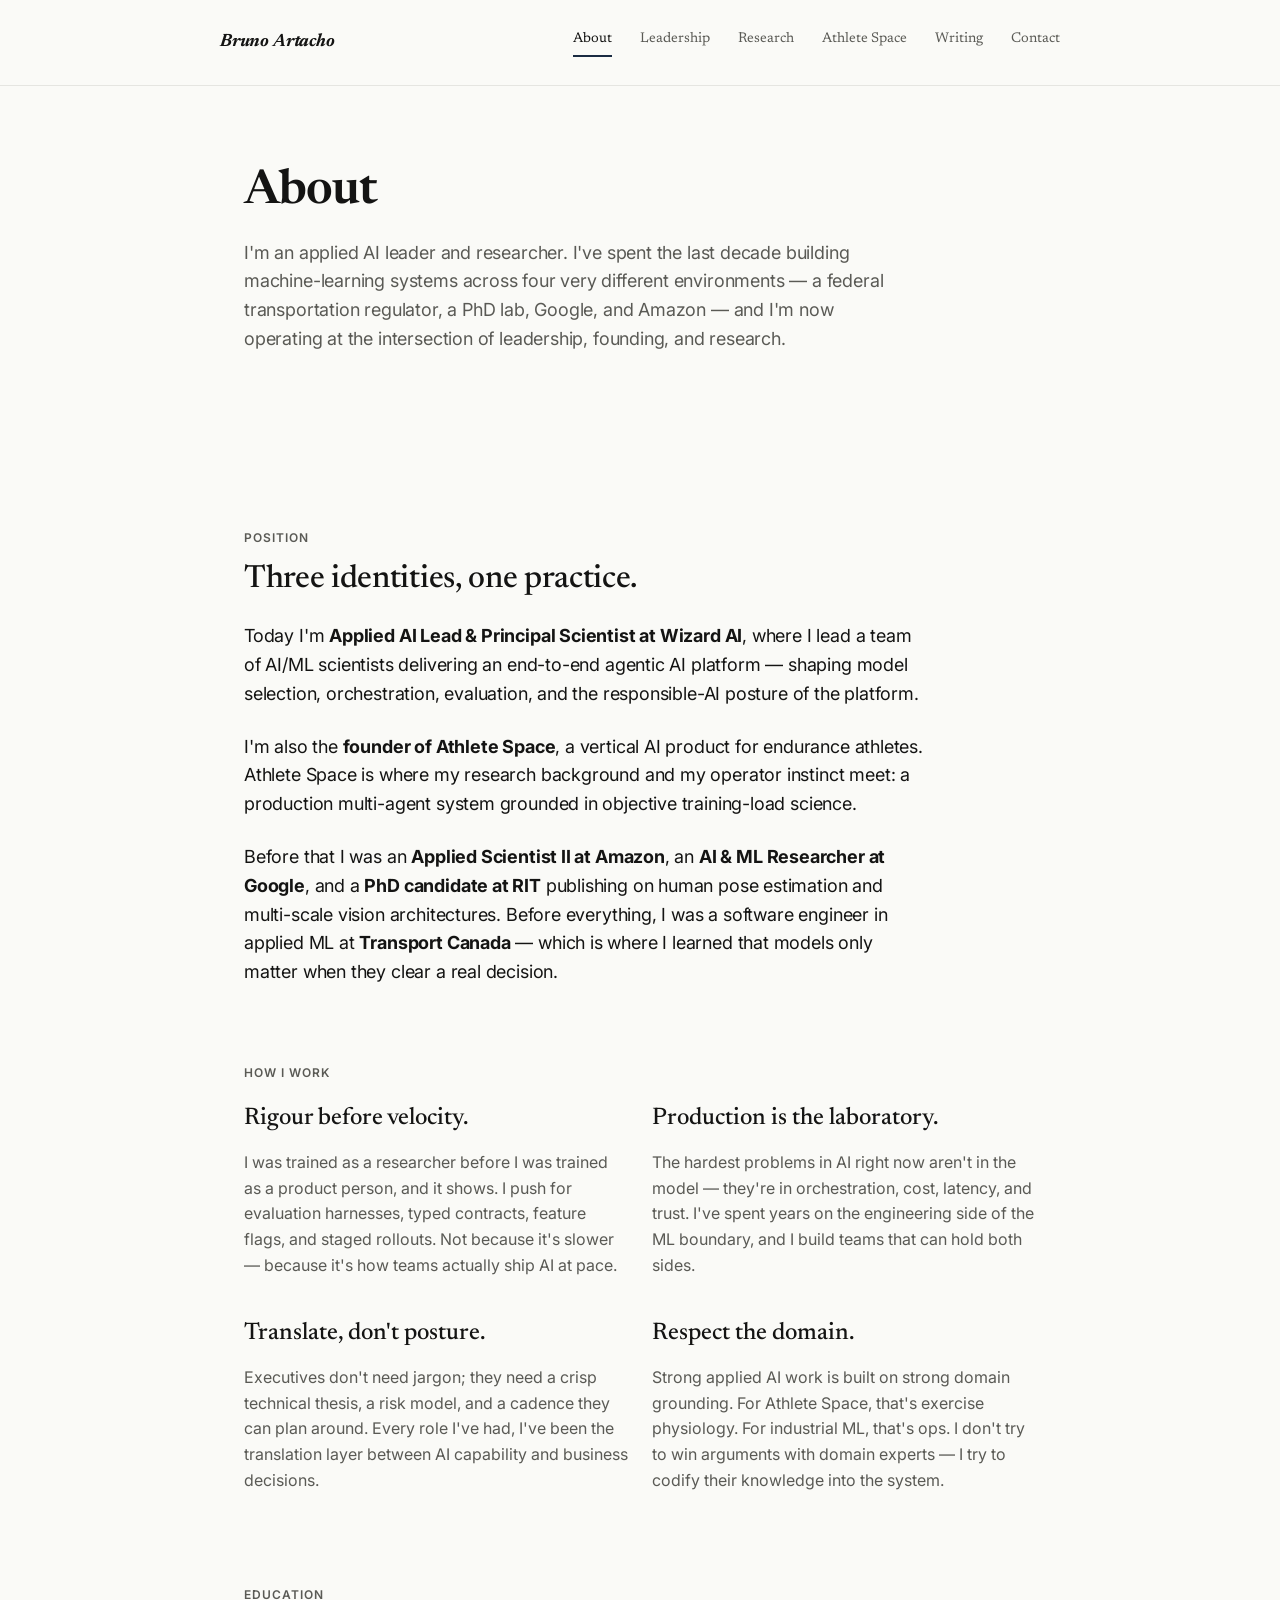
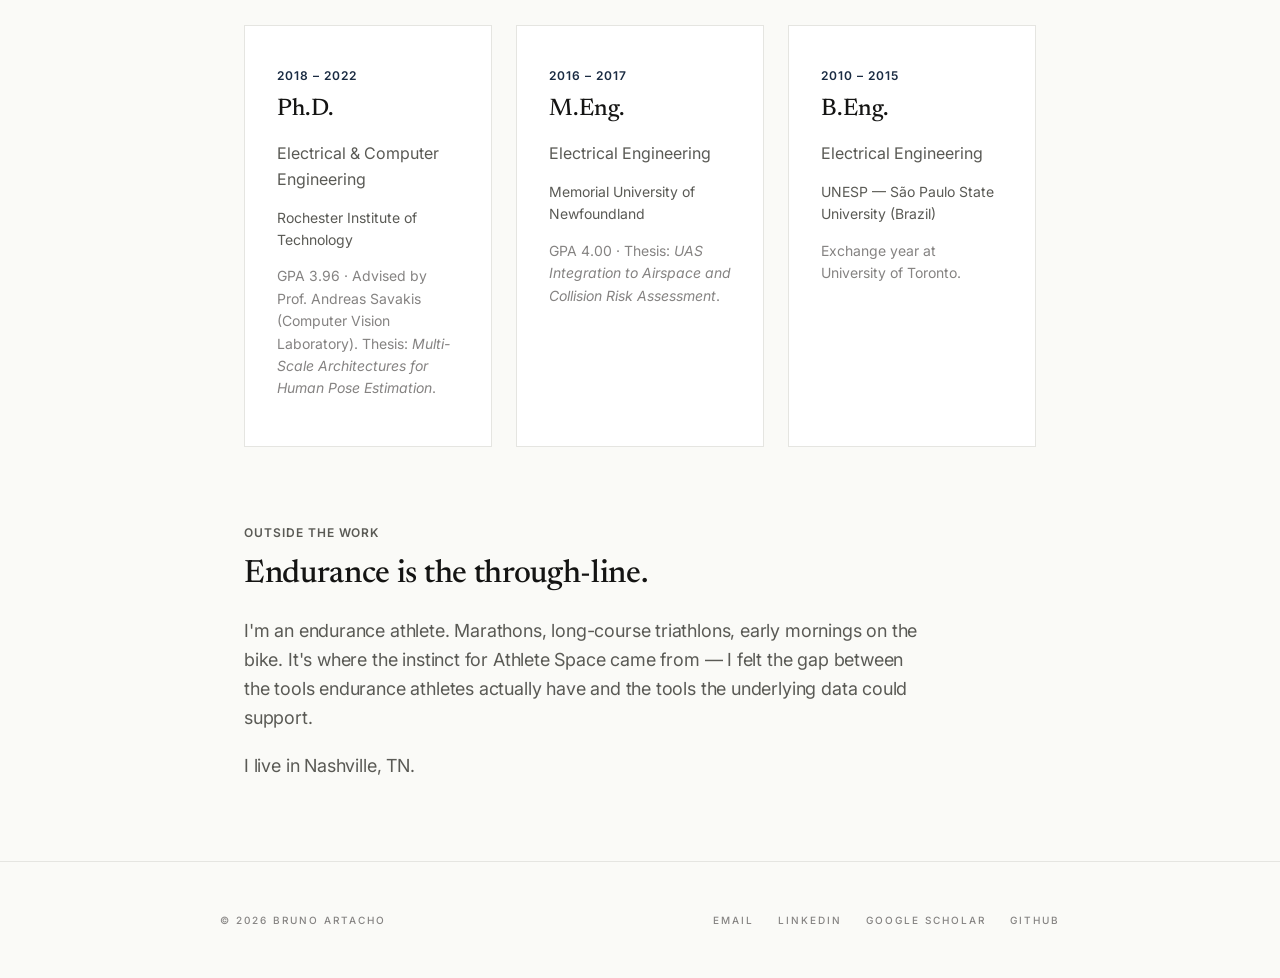
==== about.html @ 6387c923 "Initial site" ====
<!DOCTYPE html>
<html lang="en">
<head>
  <meta charset="UTF-8">
  <meta name="viewport" content="width=device-width, initial-scale=1">
  <title>About — Bruno Artacho</title>
  <meta name="description" content="Bruno Artacho is an AI leader, founder, and researcher. PhD in Electrical & Computer Engineering from RIT; Applied Scientist at Amazon and Google; Applied AI Lead & Principal Scientist at Wizard AI; founder of Athlete Space.">
  <link rel="canonical" href="https://brunoartacho.com/about.html">
  <link rel="preconnect" href="https://fonts.googleapis.com">
  <link rel="preconnect" href="https://fonts.gstatic.com" crossorigin>
  <link rel="stylesheet" href="https://fonts.googleapis.com/css2?family=Inter:wght@400;500;600&family=Newsreader:ital,opsz,wght@0,6..72,400;0,6..72,500;0,6..72,600;1,6..72,500&family=Material+Symbols+Outlined:opsz,wght,FILL,GRAD@24,400,0,0&display=swap">
  <link rel="stylesheet" href="/assets/css/site.css">
  <link rel="icon" type="image/svg+xml" href="/favicon.svg">
  <link rel="alternate icon" type="image/x-icon" href="/favicon.ico">
  <link rel="apple-touch-icon" href="/apple-touch-icon.png">
</head>
<body>

  <!-- NAV -->
  <header class="nav">
    <div class="container nav-inner">
      <a class="nav-brand" href="/">Bruno Artacho</a>
      <nav class="nav-links" aria-label="Primary">
        <a href="/about.html" class="is-active">About</a>
        <a href="/leadership.html">Leadership</a>
        <a href="/research.html">Research</a>
        <a href="/athletespace.html">Athlete Space</a>
        <a href="/writing.html">Writing</a>
        <a href="/contact.html">Contact</a>
      </nav>
      <button class="nav-toggle" aria-label="Menu" aria-expanded="false">
        <span class="material-symbols-outlined">menu</span>
      </button>
    </div>
  </header>

  <main class="container">

    <!-- HERO -->
    <section class="hero">
      <h1 class="headline-xl mb-20">About</h1>
      <p class="body-lg lede">
        I'm an applied AI leader and researcher. I've spent the last decade building machine-learning systems across four very different environments — a federal transportation regulator, a PhD lab, Google, and Amazon — and I'm now operating at the intersection of leadership, founding, and research.
      </p>
    </section>

    <!-- NARRATIVE -->
    <section class="section">
      <div style="max-width: 680px;">
        <p class="label-caps muted mb-16">Position</p>
        <h2 class="headline-lg mb-24">Three identities, one practice.</h2>
        <p class="body-lg mb-24">
          Today I'm <strong>Applied AI Lead &amp; Principal Scientist at Wizard AI</strong>, where I lead a team of AI/ML scientists delivering an end-to-end agentic AI platform — shaping model selection, orchestration, evaluation, and the responsible-AI posture of the platform.
        </p>
        <p class="body-lg mb-24">
          I'm also the <strong>founder of Athlete Space</strong>, a vertical AI product for endurance athletes. Athlete Space is where my research background and my operator instinct meet: a production multi-agent system grounded in objective training-load science.
        </p>
        <p class="body-lg mb-24">
          Before that I was an <strong>Applied Scientist II at Amazon</strong>, an <strong>AI &amp; ML Researcher at Google</strong>, and a <strong>PhD candidate at RIT</strong> publishing on human pose estimation and multi-scale vision architectures. Before everything, I was a software engineer in applied ML at <strong>Transport Canada</strong> — which is where I learned that models only matter when they clear a real decision.
        </p>
      </div>
    </section>

    <!-- PHILOSOPHY -->
    <section class="section">
      <p class="label-caps muted mb-24">How I work</p>
      <div class="grid-2">

        <div>
          <h3 class="headline-md mb-12">Rigour before velocity.</h3>
          <p class="body-md muted">
            I was trained as a researcher before I was trained as a product person, and it shows. I push for evaluation harnesses, typed contracts, feature flags, and staged rollouts. Not because it's slower — because it's how teams actually ship AI at pace.
          </p>
        </div>

        <div>
          <h3 class="headline-md mb-12">Production is the laboratory.</h3>
          <p class="body-md muted">
            The hardest problems in AI right now aren't in the model — they're in orchestration, cost, latency, and trust. I've spent years on the engineering side of the ML boundary, and I build teams that can hold both sides.
          </p>
        </div>

        <div>
          <h3 class="headline-md mb-12">Translate, don't posture.</h3>
          <p class="body-md muted">
            Executives don't need jargon; they need a crisp technical thesis, a risk model, and a cadence they can plan around. Every role I've had, I've been the translation layer between AI capability and business decisions.
          </p>
        </div>

        <div>
          <h3 class="headline-md mb-12">Respect the domain.</h3>
          <p class="body-md muted">
            Strong applied AI work is built on strong domain grounding. For Athlete Space, that's exercise physiology. For industrial ML, that's ops. I don't try to win arguments with domain experts — I try to codify their knowledge into the system.
          </p>
        </div>

      </div>
    </section>

    <!-- EDUCATION -->
    <section class="section">
      <p class="label-caps muted mb-24">Education</p>
      <div class="grid-3">

        <div class="card">
          <p class="label-caps card__eyebrow">2018 – 2022</p>
          <h3 class="headline-md card__title">Ph.D.</h3>
          <p class="body-md muted mb-8">Electrical &amp; Computer Engineering</p>
          <p class="body-sm muted">Rochester Institute of Technology</p>
          <p class="body-sm faint mt-12">GPA 3.96 · Advised by Prof. Andreas Savakis (Computer Vision Laboratory). Thesis: <em>Multi-Scale Architectures for Human Pose Estimation</em>.</p>
        </div>

        <div class="card">
          <p class="label-caps card__eyebrow">2016 – 2017</p>
          <h3 class="headline-md card__title">M.Eng.</h3>
          <p class="body-md muted mb-8">Electrical Engineering</p>
          <p class="body-sm muted">Memorial University of Newfoundland</p>
          <p class="body-sm faint mt-12">GPA 4.00 · Thesis: <em>UAS Integration to Airspace and Collision Risk Assessment</em>.</p>
        </div>

        <div class="card">
          <p class="label-caps card__eyebrow">2010 – 2015</p>
          <h3 class="headline-md card__title">B.Eng.</h3>
          <p class="body-md muted mb-8">Electrical Engineering</p>
          <p class="body-sm muted">UNESP — São Paulo State University (Brazil)</p>
          <p class="body-sm faint mt-12">Exchange year at University of Toronto.</p>
        </div>

      </div>
    </section>

    <!-- OUTSIDE WORK -->
    <section class="section">
      <div style="max-width: 680px;">
        <p class="label-caps muted mb-16">Outside the work</p>
        <h2 class="headline-lg mb-24">Endurance is the through-line.</h2>
        <p class="body-lg muted mb-20">
          I'm an endurance athlete. Marathons, long-course triathlons, early mornings on the bike. It's where the instinct for Athlete Space came from — I felt the gap between the tools endurance athletes actually have and the tools the underlying data could support.
        </p>
        <p class="body-lg muted">
          I live in Nashville, TN.
        </p>
      </div>
    </section>

  </main>

  <!-- FOOTER -->
  <footer class="footer">
    <div class="container footer-inner">
      <p>© 2026 Bruno Artacho</p>
      <div class="footer-links">
        <a href="mailto:artachobruno@gmail.com">Email</a>
        <a href="https://www.linkedin.com/in/artachobruno/" rel="noopener" target="_blank">LinkedIn</a>
        <a href="https://scholar.google.com/citations?user=PGlJ40EAAAAJ" rel="noopener" target="_blank">Google Scholar</a>
        <a href="https://github.com/BrunoArtacho" rel="noopener" target="_blank">GitHub</a>
      </div>
    </div>
  </footer>

  <script src="/assets/js/nav.js" defer></script>
</body>
</html>
---- assets/css/site.css ----
/* ============================================================
   brunoartacho.com — Executive Technical Brand
   Design system: Sophisticated Minimalism
   Pillars: Technical Authority · Editorial Precision
   ============================================================ */

/* ---------- Design Tokens ---------- */
:root {
  /* Surface / foreground */
  --bg:                 #FAFAF7;  /* off-white canvas */
  --text:               #141413;  /* near-black (warmed very slightly) */
  --text-muted:         #5A5A55;  /* secondary copy */
  --text-faint:         #858382;  /* metadata / captions */
  --rule:               #E5E5E1;  /* hairlines / borders */
  --surface-low:        #F4F4F0;  /* subtle fill (hover, input) */
  --surface-high:       #EEEEEA;
  --inverse:            #1A1C1A;  /* dark closing bands */
  --inverse-text:       #FAFAF7;

  /* Accent */
  --accent:             #1A2B42;  /* midnight blue */
  --accent-rule:        rgba(26, 43, 66, 0.12);

  /* Semantic */
  --link:               var(--text);
  --link-hover:         var(--accent);

  /* Layout */
  --container:          840px;
  --gutter:             24px;
  --section-gap:        80px;
  --component-gap:      24px;

  /* Radii */
  --r-sm:   2px;
  --r-md:   4px;
  --r-lg:   8px;

  /* Type */
  --ff-serif: "Newsreader", Georgia, "Times New Roman", serif;
  --ff-sans:  "Inter", -apple-system, BlinkMacSystemFont, "Helvetica Neue", Arial, sans-serif;
}

/* ---------- Reset / Base ---------- */
*, *::before, *::after { box-sizing: border-box; }
html { -webkit-text-size-adjust: 100%; scroll-behavior: smooth; }
body {
  margin: 0;
  background: var(--bg);
  color: var(--text);
  font-family: var(--ff-sans);
  font-size: 16px;
  line-height: 1.6;
  -webkit-font-smoothing: antialiased;
  -moz-osx-font-smoothing: grayscale;
  font-feature-settings: "kern" 1, "liga" 1;
}
img, svg { max-width: 100%; display: block; }
a { color: var(--link); text-decoration: none; transition: color 160ms ease; }
a:hover { color: var(--link-hover); }
ul, ol { padding-left: 20px; margin: 0 0 1em; }
li { margin-bottom: 6px; }
hr { border: 0; border-top: 1px solid var(--rule); margin: 40px 0; }
button { font-family: inherit; cursor: pointer; }

/* ---------- Typography ---------- */
.headline-xl {
  font-family: var(--ff-serif);
  font-size: 48px;
  font-weight: 600;
  line-height: 1.1;
  letter-spacing: -0.02em;
  margin: 0;
}
.headline-lg {
  font-family: var(--ff-serif);
  font-size: 32px;
  font-weight: 500;
  line-height: 1.2;
  letter-spacing: -0.01em;
  margin: 0;
}
.headline-md {
  font-family: var(--ff-serif);
  font-size: 24px;
  font-weight: 500;
  line-height: 1.3;
  margin: 0;
}
.body-lg {
  font-size: 18px;
  line-height: 1.6;
  letter-spacing: -0.01em;
  font-weight: 400;
}
.body-md {
  font-size: 16px;
  line-height: 1.6;
  font-weight: 400;
}
.body-sm {
  font-size: 14px;
  line-height: 1.6;
  font-weight: 400;
}
.label-caps {
  font-size: 12px;
  line-height: 1;
  font-weight: 600;
  letter-spacing: 0.08em;
  text-transform: uppercase;
}
.label-caps-sm {
  font-size: 10px;
  line-height: 1;
  font-weight: 600;
  letter-spacing: 0.2em;
  text-transform: uppercase;
}
.italic-serif { font-family: var(--ff-serif); font-style: italic; }

.muted      { color: var(--text-muted); }
.faint      { color: var(--text-faint); }
.accent     { color: var(--accent); }

/* Selection */
::selection { background: #D4E3FF; color: var(--text); }

/* ---------- Layout primitives ---------- */
.container {
  max-width: var(--container);
  margin: 0 auto;
  padding: 0 var(--gutter);
  width: 100%;
}
.section {
  margin-top: var(--section-gap);
  margin-bottom: var(--section-gap);
}
.section-top { margin-top: var(--section-gap); }
.section-bot { margin-bottom: var(--section-gap); }

/* ---------- Navigation ---------- */
.nav {
  position: sticky;
  top: 0;
  z-index: 50;
  background: var(--bg);
  border-bottom: 1px solid var(--rule);
}
.nav-inner {
  display: flex;
  align-items: center;
  justify-content: space-between;
  padding: 28px 0;
}
.nav-brand {
  font-family: var(--ff-serif);
  font-style: italic;
  font-weight: 700;
  font-size: 18px;
  color: var(--text);
  letter-spacing: -0.01em;
}
.nav-links {
  display: flex;
  gap: 28px;
  align-items: center;
}
.nav-links a {
  font-family: var(--ff-serif);
  font-size: 14px;
  color: var(--text-muted);
  padding-bottom: 4px;
  border-bottom: 2px solid transparent;
  transition: color 160ms ease, border-color 160ms ease;
}
.nav-links a:hover { color: var(--text); }
.nav-links a.is-active {
  color: var(--text);
  border-bottom-color: var(--accent);
}
.nav-toggle {
  display: none;
  background: transparent;
  border: 0;
  padding: 4px;
  color: var(--text);
}
@media (max-width: 760px) {
  .nav-links { display: none; }
  .nav-links.open {
    display: flex;
    position: absolute;
    top: 100%;
    left: 0;
    right: 0;
    flex-direction: column;
    gap: 0;
    background: var(--bg);
    padding: 8px 24px 24px;
    border-bottom: 1px solid var(--rule);
  }
  .nav-links.open a {
    padding: 14px 0;
    border-bottom: 1px solid var(--rule);
    width: 100%;
  }
  .nav-links.open a.is-active { border-bottom-color: var(--accent); }
  .nav-toggle { display: inline-flex; }
}

/* ---------- Page hero ---------- */
.hero {
  padding-top: 80px;
  padding-bottom: var(--section-gap);
}
.hero h1 { margin-bottom: 20px; }
.hero .lede {
  max-width: 640px;
  color: var(--text-muted);
}

/* ---------- Home hero split ---------- */
.home-hero {
  padding-top: 96px;
  padding-bottom: 96px;
  display: grid;
  grid-template-columns: 1fr 360px;
  gap: 64px;
  align-items: center;
}
@media (max-width: 760px) {
  .home-hero {
    grid-template-columns: 1fr;
    padding-top: 56px;
    padding-bottom: 48px;
    gap: 40px;
  }
}
.home-hero__eyebrow {
  color: var(--accent);
  margin-bottom: 20px;
}
.home-hero__headline {
  font-size: 56px;
  line-height: 1.05;
  letter-spacing: -0.02em;
}
@media (max-width: 760px) { .home-hero__headline { font-size: 40px; } }
.home-hero__headline em {
  font-style: italic;
  font-weight: 500;
  color: var(--text-muted);
}
.home-hero__sub {
  margin-top: 24px;
  color: var(--text-muted);
  max-width: 520px;
}
.portrait {
  aspect-ratio: 4 / 5;
  width: 100%;
  max-width: 360px;
  background: var(--surface-low);
  border: 1px solid var(--rule);
  border-radius: var(--r-sm);
  object-fit: cover;
  object-position: center 20%;
}

/* ---------- Credential strip ---------- */
.credstrip {
  border-top: 1px solid var(--rule);
  border-bottom: 1px solid var(--rule);
  padding: 24px 0;
  display: flex;
  flex-wrap: wrap;
  gap: 32px 48px;
  justify-content: space-between;
  color: var(--text-muted);
}
.credstrip span { white-space: nowrap; }

/* ---------- Metric / stat blocks ---------- */
.metrics {
  display: grid;
  grid-template-columns: repeat(3, 1fr);
  gap: 24px;
}
@media (max-width: 760px) { .metrics { grid-template-columns: 1fr; } }
.metric {
  padding: 28px 0;
  border-top: 1px solid var(--rule);
}
.metric__num {
  font-family: var(--ff-serif);
  font-size: 56px;
  line-height: 1;
  letter-spacing: -0.02em;
  font-weight: 500;
  color: var(--text);
  margin-bottom: 12px;
}
.metric__label {
  color: var(--text-muted);
  font-size: 14px;
  line-height: 1.5;
}

/* ---------- Card ---------- */
.card {
  border: 1px solid var(--rule);
  background: #fff;
  padding: 32px;
  transition: background 160ms ease, border-color 160ms ease;
}
.card:hover {
  background: var(--surface-low);
  border-color: #D9D9D3;
}
.card__eyebrow {
  color: var(--accent);
  margin-bottom: 12px;
}
.card__title {
  margin-bottom: 8px;
}
.card__meta {
  color: var(--text-faint);
  margin-bottom: 16px;
}
.card__body { color: var(--text-muted); }
.card__footer {
  margin-top: 24px;
  padding-top: 16px;
  border-top: 1px solid var(--rule);
  display: flex;
  justify-content: space-between;
  align-items: center;
}

/* ---------- Grid helpers ---------- */
.grid-2 { display: grid; grid-template-columns: repeat(2, 1fr); gap: var(--component-gap); }
.grid-3 { display: grid; grid-template-columns: repeat(3, 1fr); gap: var(--component-gap); }
@media (max-width: 760px) {
  .grid-2, .grid-3 { grid-template-columns: 1fr; }
}

/* ---------- Buttons ---------- */
.btn {
  display: inline-flex;
  align-items: center;
  justify-content: center;
  gap: 8px;
  height: 48px;
  padding: 0 24px;
  font-size: 12px;
  font-weight: 600;
  letter-spacing: 0.08em;
  text-transform: uppercase;
  border-radius: var(--r-md);
  transition: opacity 160ms ease, background 160ms ease, color 160ms ease, border-color 160ms ease;
  white-space: nowrap;
}
.btn--primary {
  background: var(--text);
  color: var(--bg);
  border: 1px solid var(--text);
}
.btn--primary:hover { opacity: 0.9; color: var(--bg); }
.btn--ghost {
  background: transparent;
  color: var(--text);
  border: 1px solid var(--text);
}
.btn--ghost:hover { background: var(--text); color: var(--bg); }
.btn--accent {
  background: var(--accent);
  color: #fff;
  border: 1px solid var(--accent);
}
.btn--accent:hover { opacity: 0.92; color: #fff; }

/* ---------- Tags / pills ---------- */
.tag {
  display: inline-block;
  padding: 4px 10px;
  border-radius: var(--r-sm);
  font-size: 11px;
  font-weight: 500;
  letter-spacing: 0.04em;
  background: rgba(26, 43, 66, 0.06);
  color: var(--accent);
  border: 1px solid var(--accent-rule);
}
.chip-active {
  display: inline-block;
  padding: 4px 10px;
  border-radius: 999px;
  background: var(--accent);
  color: #fff;
  font-size: 10px;
  font-weight: 600;
  letter-spacing: 0.2em;
  text-transform: uppercase;
}

/* ---------- Dark closing band ---------- */
.band-dark {
  background: var(--inverse);
  color: var(--inverse-text);
  padding: 56px 0;
  margin-top: var(--section-gap);
}
.band-dark h2 {
  color: var(--inverse-text);
  margin-bottom: 16px;
}
.band-dark p { color: rgba(250, 250, 247, 0.78); }

/* ---------- Footer ---------- */
.footer {
  border-top: 1px solid var(--rule);
  margin-top: var(--section-gap);
}
.footer-inner {
  display: flex;
  flex-wrap: wrap;
  gap: 24px;
  align-items: center;
  justify-content: space-between;
  padding: 40px 0;
}
.footer-inner p,
.footer-inner a {
  font-size: 10px;
  font-weight: 500;
  letter-spacing: 0.2em;
  text-transform: uppercase;
  color: var(--text-faint);
}
.footer-links {
  display: flex;
  gap: 24px;
  flex-wrap: wrap;
}
.footer-links a:hover { color: var(--text); }

/* ---------- Experience / timeline rows ---------- */
.timeline-row {
  display: grid;
  grid-template-columns: 180px 1fr;
  gap: 40px;
  padding: 40px 0;
  border-top: 1px solid var(--rule);
}
.timeline-row:last-child { border-bottom: 1px solid var(--rule); }
@media (max-width: 760px) {
  .timeline-row { grid-template-columns: 1fr; gap: 12px; }
}
.timeline-row__meta {
  color: var(--text-faint);
  font-size: 12px;
  line-height: 1.5;
}
.timeline-row__meta .period {
  font-weight: 600;
  letter-spacing: 0.06em;
  color: var(--text);
  margin-bottom: 6px;
  display: block;
  text-transform: uppercase;
  font-size: 11px;
}

/* ---------- Essay list ---------- */
.essay-row {
  display: flex;
  justify-content: space-between;
  align-items: baseline;
  gap: 48px;
  padding: 32px 8px;
  margin: 0 -8px;
  border-bottom: 1px solid var(--rule);
  cursor: pointer;
  transition: background 160ms ease;
}
.essay-row:hover { background: var(--surface-low); }
.essay-row__meta {
  display: flex;
  align-items: center;
  gap: 12px;
  margin-bottom: 10px;
  color: var(--text-faint);
}
.essay-row__meta .dot {
  width: 4px; height: 4px;
  background: var(--text-faint);
  border-radius: 999px;
}
.essay-row__arrow {
  color: var(--text-faint);
  transition: color 160ms ease, transform 160ms ease;
}
.essay-row:hover .essay-row__arrow {
  color: var(--accent);
  transform: translateX(4px);
}
@media (max-width: 760px) {
  .essay-row { flex-direction: column; gap: 8px; }
  .essay-row__arrow { display: none; }
}

/* ---------- Research paper blocks ---------- */
.paper {
  padding: 48px 0;
  border-top: 1px solid var(--rule);
  display: grid;
  grid-template-columns: 1fr;
  gap: 24px;
}
.paper:last-child { border-bottom: 1px solid var(--rule); }
.paper__venue {
  color: var(--accent);
  margin-bottom: 4px;
}
.paper__title { margin-bottom: 8px; }
.paper__authors {
  color: var(--text-faint);
  font-size: 14px;
  margin-bottom: 16px;
}
.paper__authors strong { color: var(--text); font-weight: 600; }
.paper__abstract { color: var(--text-muted); margin-bottom: 16px; }
.paper__metrics {
  display: flex;
  gap: 32px;
  flex-wrap: wrap;
  margin-bottom: 20px;
  color: var(--text-faint);
  font-size: 13px;
}
.paper__metrics strong { color: var(--text); font-weight: 600; }
.paper__links { display: flex; gap: 20px; flex-wrap: wrap; }
.paper__links a {
  font-size: 12px;
  font-weight: 600;
  letter-spacing: 0.08em;
  text-transform: uppercase;
  color: var(--accent);
  border-bottom: 1px solid transparent;
  padding-bottom: 2px;
}
.paper__links a:hover { border-bottom-color: var(--accent); }

/* ---------- Product preview / AS ---------- */
.product-preview {
  background: var(--surface-low);
  border: 1px solid var(--rule);
  aspect-ratio: 4 / 3;
  display: flex;
  align-items: center;
  justify-content: center;
  color: var(--text-faint);
  font-size: 12px;
  letter-spacing: 0.1em;
  text-transform: uppercase;
  text-align: center;
  padding: 16px;
}

/* ---------- Contact intent cards ---------- */
.intent-card {
  border: 1px solid var(--rule);
  background: #fff;
  padding: 32px;
  display: flex;
  flex-direction: column;
  justify-content: space-between;
  min-height: 320px;
  transition: background 160ms ease;
}
.intent-card:hover { background: var(--surface-low); }
.intent-card__eyebrow { color: var(--accent); margin-bottom: 20px; }

/* ---------- Utility ---------- */
.mt-0 { margin-top: 0 !important; }
.mt-8 { margin-top: 8px; }
.mt-12 { margin-top: 12px; }
.mt-16 { margin-top: 16px; }
.mt-20 { margin-top: 20px; }
.mt-24 { margin-top: 24px; }
.mt-32 { margin-top: 32px; }
.mt-40 { margin-top: 40px; }
.mt-48 { margin-top: 48px; }
.mt-64 { margin-top: 64px; }
.mt-80 { margin-top: 80px; }
.mb-0 { margin-bottom: 0 !important; }
.mb-8 { margin-bottom: 8px; }
.mb-12 { margin-bottom: 12px; }
.mb-16 { margin-bottom: 16px; }
.mb-20 { margin-bottom: 20px; }
.mb-24 { margin-bottom: 24px; }
.mb-32 { margin-bottom: 32px; }
.mb-40 { margin-bottom: 40px; }
.mb-48 { margin-bottom: 48px; }
.mb-64 { margin-bottom: 64px; }
.mb-80 { margin-bottom: 80px; }
.text-center { text-align: center; }
.flex { display: flex; }
.items-center { align-items: center; }
.justify-between { justify-content: space-between; }
.gap-8 { gap: 8px; }
.gap-12 { gap: 12px; }
.gap-16 { gap: 16px; }
.gap-24 { gap: 24px; }
.gap-32 { gap: 32px; }
.max-640 { max-width: 640px; }
.flex-col { flex-direction: column; }
.flex-wrap { flex-wrap: wrap; }
.rule-top { border-top: 1px solid var(--rule); padding-top: 40px; }
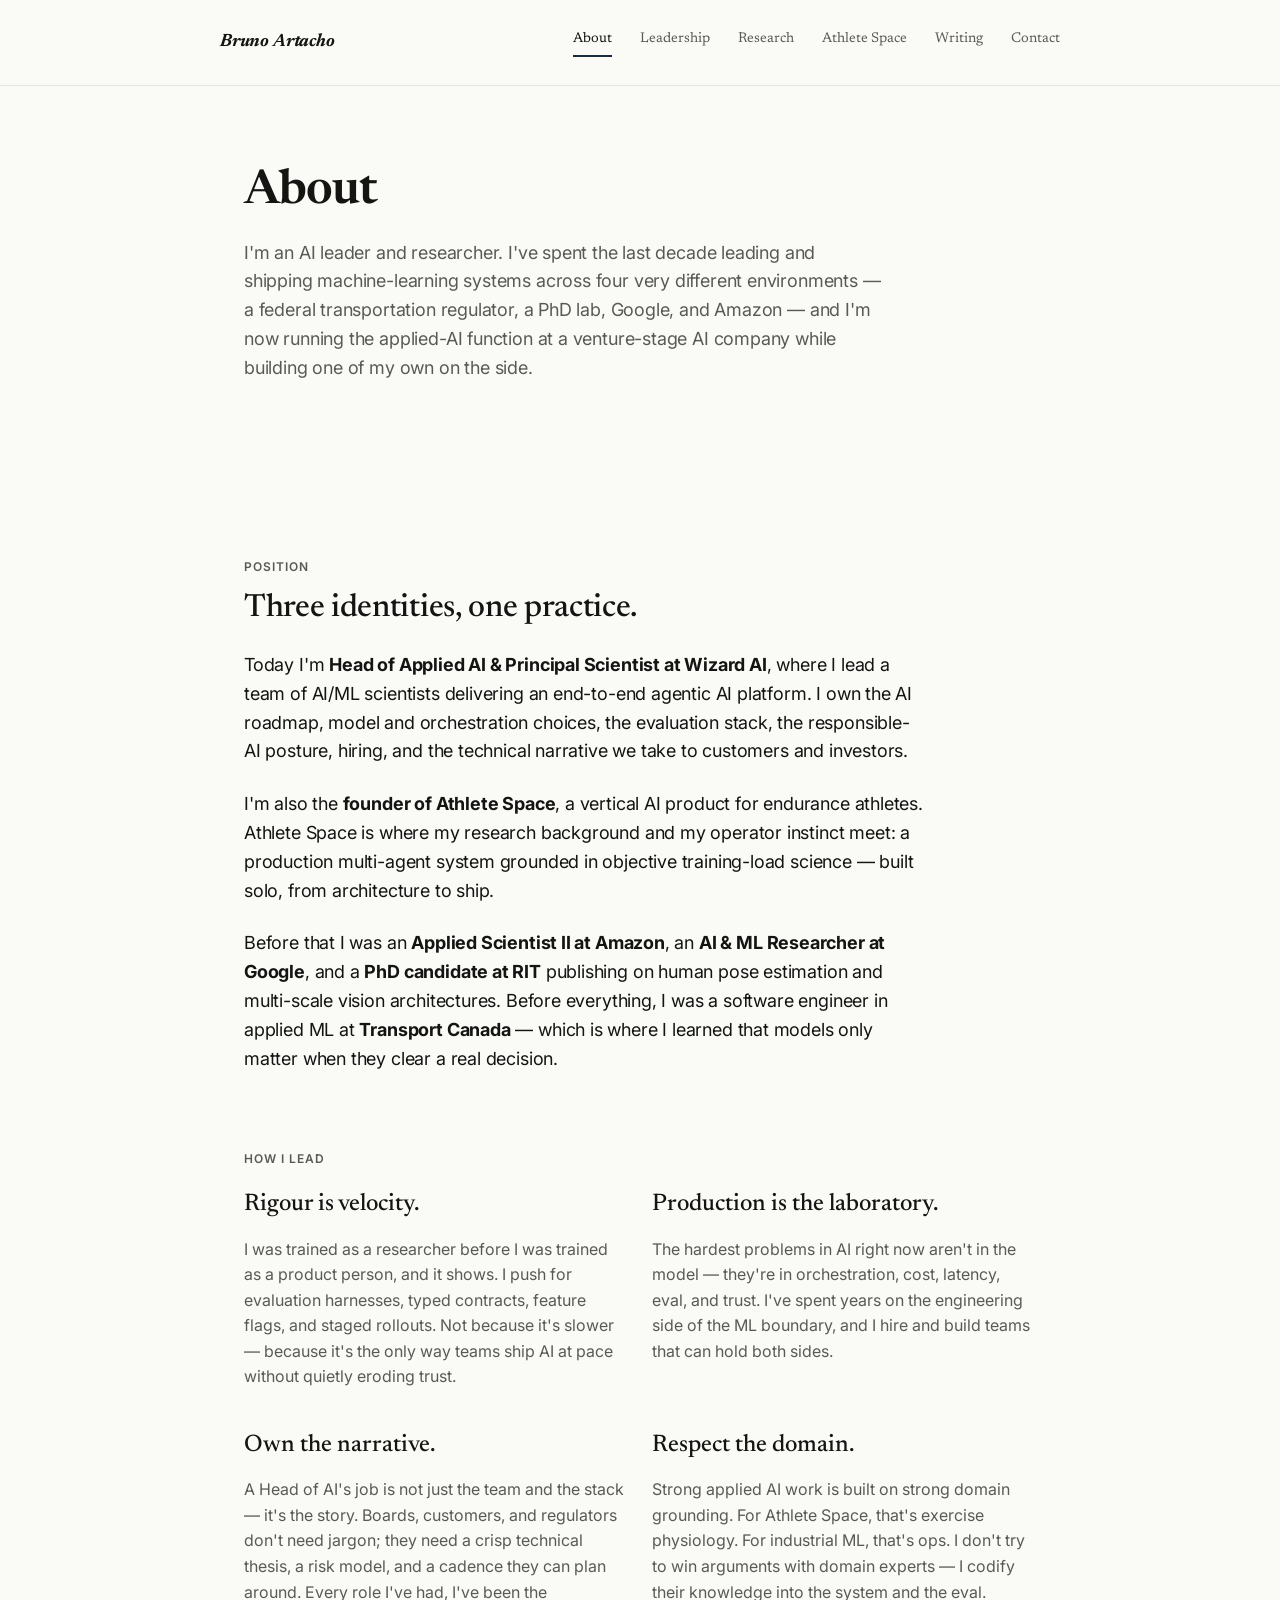
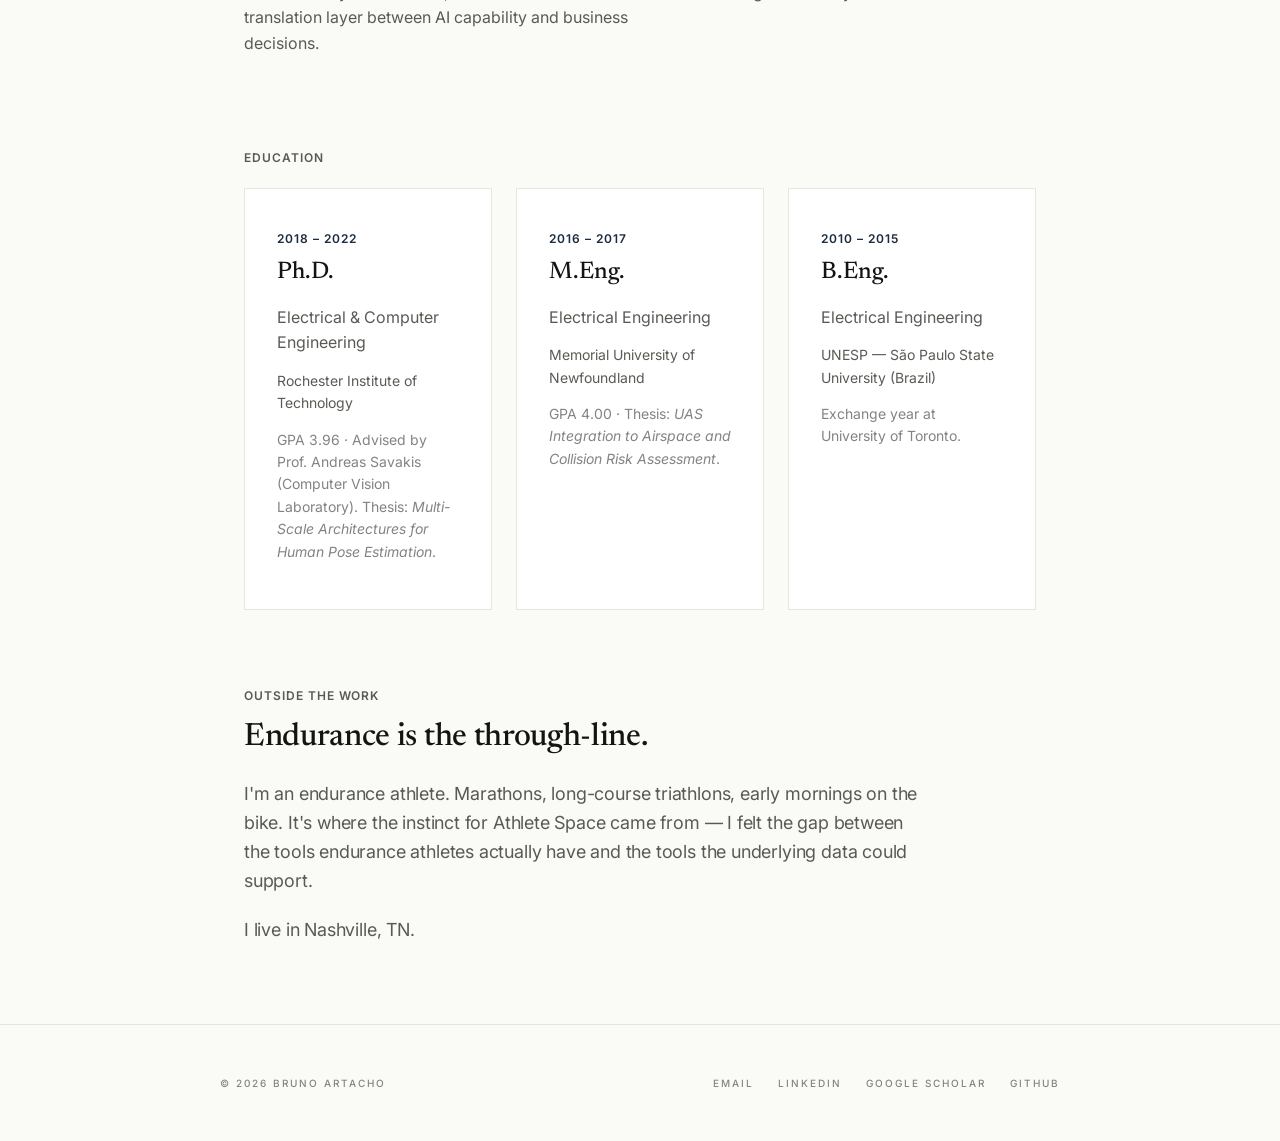
==== commit fc562582: "Reposition site for Head of AI / VP of AI / Chief AI Officer roles - Index: refresh hero eyebrow, he" ====
--- a/about.html
+++ b/about.html
@@ -4,7 +4,7 @@
   <meta charset="UTF-8">
   <meta name="viewport" content="width=device-width, initial-scale=1">
   <title>About — Bruno Artacho</title>
-  <meta name="description" content="Bruno Artacho is an AI leader, founder, and researcher. PhD in Electrical & Computer Engineering from RIT; Applied Scientist at Amazon and Google; Applied AI Lead & Principal Scientist at Wizard AI; founder of Athlete Space.">
+  <meta name="description" content="Bruno Artacho is an AI leader, founder, and researcher. PhD in Electrical & Computer Engineering from RIT; Applied Scientist at Amazon and Google; Head of Applied AI & Principal Scientist at Wizard AI; founder of Athlete Space. Open to Head of AI, VP of AI, and Chief AI Officer roles.">
   <link rel="canonical" href="https://brunoartacho.com/about.html">
   <link rel="preconnect" href="https://fonts.googleapis.com">
   <link rel="preconnect" href="https://fonts.gstatic.com" crossorigin>
@@ -40,7 +40,7 @@
     <section class="hero">
       <h1 class="headline-xl mb-20">About</h1>
       <p class="body-lg lede">
-        I'm an applied AI leader and researcher. I've spent the last decade building machine-learning systems across four very different environments — a federal transportation regulator, a PhD lab, Google, and Amazon — and I'm now operating at the intersection of leadership, founding, and research.
+        I'm an AI leader and researcher. I've spent the last decade leading and shipping machine-learning systems across four very different environments — a federal transportation regulator, a PhD lab, Google, and Amazon — and I'm now running the applied-AI function at a venture-stage AI company while building one of my own on the side.
       </p>
     </section>
 
@@ -50,10 +50,10 @@
         <p class="label-caps muted mb-16">Position</p>
         <h2 class="headline-lg mb-24">Three identities, one practice.</h2>
         <p class="body-lg mb-24">
-          Today I'm <strong>Applied AI Lead &amp; Principal Scientist at Wizard AI</strong>, where I lead a team of AI/ML scientists delivering an end-to-end agentic AI platform — shaping model selection, orchestration, evaluation, and the responsible-AI posture of the platform.
+          Today I'm <strong>Head of Applied AI &amp; Principal Scientist at Wizard AI</strong>, where I lead a team of AI/ML scientists delivering an end-to-end agentic AI platform. I own the AI roadmap, model and orchestration choices, the evaluation stack, the responsible-AI posture, hiring, and the technical narrative we take to customers and investors.
         </p>
         <p class="body-lg mb-24">
-          I'm also the <strong>founder of Athlete Space</strong>, a vertical AI product for endurance athletes. Athlete Space is where my research background and my operator instinct meet: a production multi-agent system grounded in objective training-load science.
+          I'm also the <strong>founder of Athlete Space</strong>, a vertical AI product for endurance athletes. Athlete Space is where my research background and my operator instinct meet: a production multi-agent system grounded in objective training-load science — built solo, from architecture to ship.
         </p>
         <p class="body-lg mb-24">
           Before that I was an <strong>Applied Scientist II at Amazon</strong>, an <strong>AI &amp; ML Researcher at Google</strong>, and a <strong>PhD candidate at RIT</strong> publishing on human pose estimation and multi-scale vision architectures. Before everything, I was a software engineer in applied ML at <strong>Transport Canada</strong> — which is where I learned that models only matter when they clear a real decision.
@@ -63,34 +63,34 @@
 
     <!-- PHILOSOPHY -->
     <section class="section">
-      <p class="label-caps muted mb-24">How I work</p>
+      <p class="label-caps muted mb-24">How I lead</p>
       <div class="grid-2">
 
         <div>
-          <h3 class="headline-md mb-12">Rigour before velocity.</h3>
+          <h3 class="headline-md mb-12">Rigour is velocity.</h3>
           <p class="body-md muted">
-            I was trained as a researcher before I was trained as a product person, and it shows. I push for evaluation harnesses, typed contracts, feature flags, and staged rollouts. Not because it's slower — because it's how teams actually ship AI at pace.
+            I was trained as a researcher before I was trained as a product person, and it shows. I push for evaluation harnesses, typed contracts, feature flags, and staged rollouts. Not because it's slower — because it's the only way teams ship AI at pace without quietly eroding trust.
           </p>
         </div>
 
         <div>
           <h3 class="headline-md mb-12">Production is the laboratory.</h3>
           <p class="body-md muted">
-            The hardest problems in AI right now aren't in the model — they're in orchestration, cost, latency, and trust. I've spent years on the engineering side of the ML boundary, and I build teams that can hold both sides.
+            The hardest problems in AI right now aren't in the model — they're in orchestration, cost, latency, eval, and trust. I've spent years on the engineering side of the ML boundary, and I hire and build teams that can hold both sides.
           </p>
         </div>
 
         <div>
-          <h3 class="headline-md mb-12">Translate, don't posture.</h3>
+          <h3 class="headline-md mb-12">Own the narrative.</h3>
           <p class="body-md muted">
-            Executives don't need jargon; they need a crisp technical thesis, a risk model, and a cadence they can plan around. Every role I've had, I've been the translation layer between AI capability and business decisions.
+            A Head of AI's job is not just the team and the stack — it's the story. Boards, customers, and regulators don't need jargon; they need a crisp technical thesis, a risk model, and a cadence they can plan around. Every role I've had, I've been the translation layer between AI capability and business decisions.
           </p>
         </div>
 
         <div>
           <h3 class="headline-md mb-12">Respect the domain.</h3>
           <p class="body-md muted">
-            Strong applied AI work is built on strong domain grounding. For Athlete Space, that's exercise physiology. For industrial ML, that's ops. I don't try to win arguments with domain experts — I try to codify their knowledge into the system.
+            Strong applied AI work is built on strong domain grounding. For Athlete Space, that's exercise physiology. For industrial ML, that's ops. I don't try to win arguments with domain experts — I codify their knowledge into the system and the eval.
           </p>
         </div>
 
